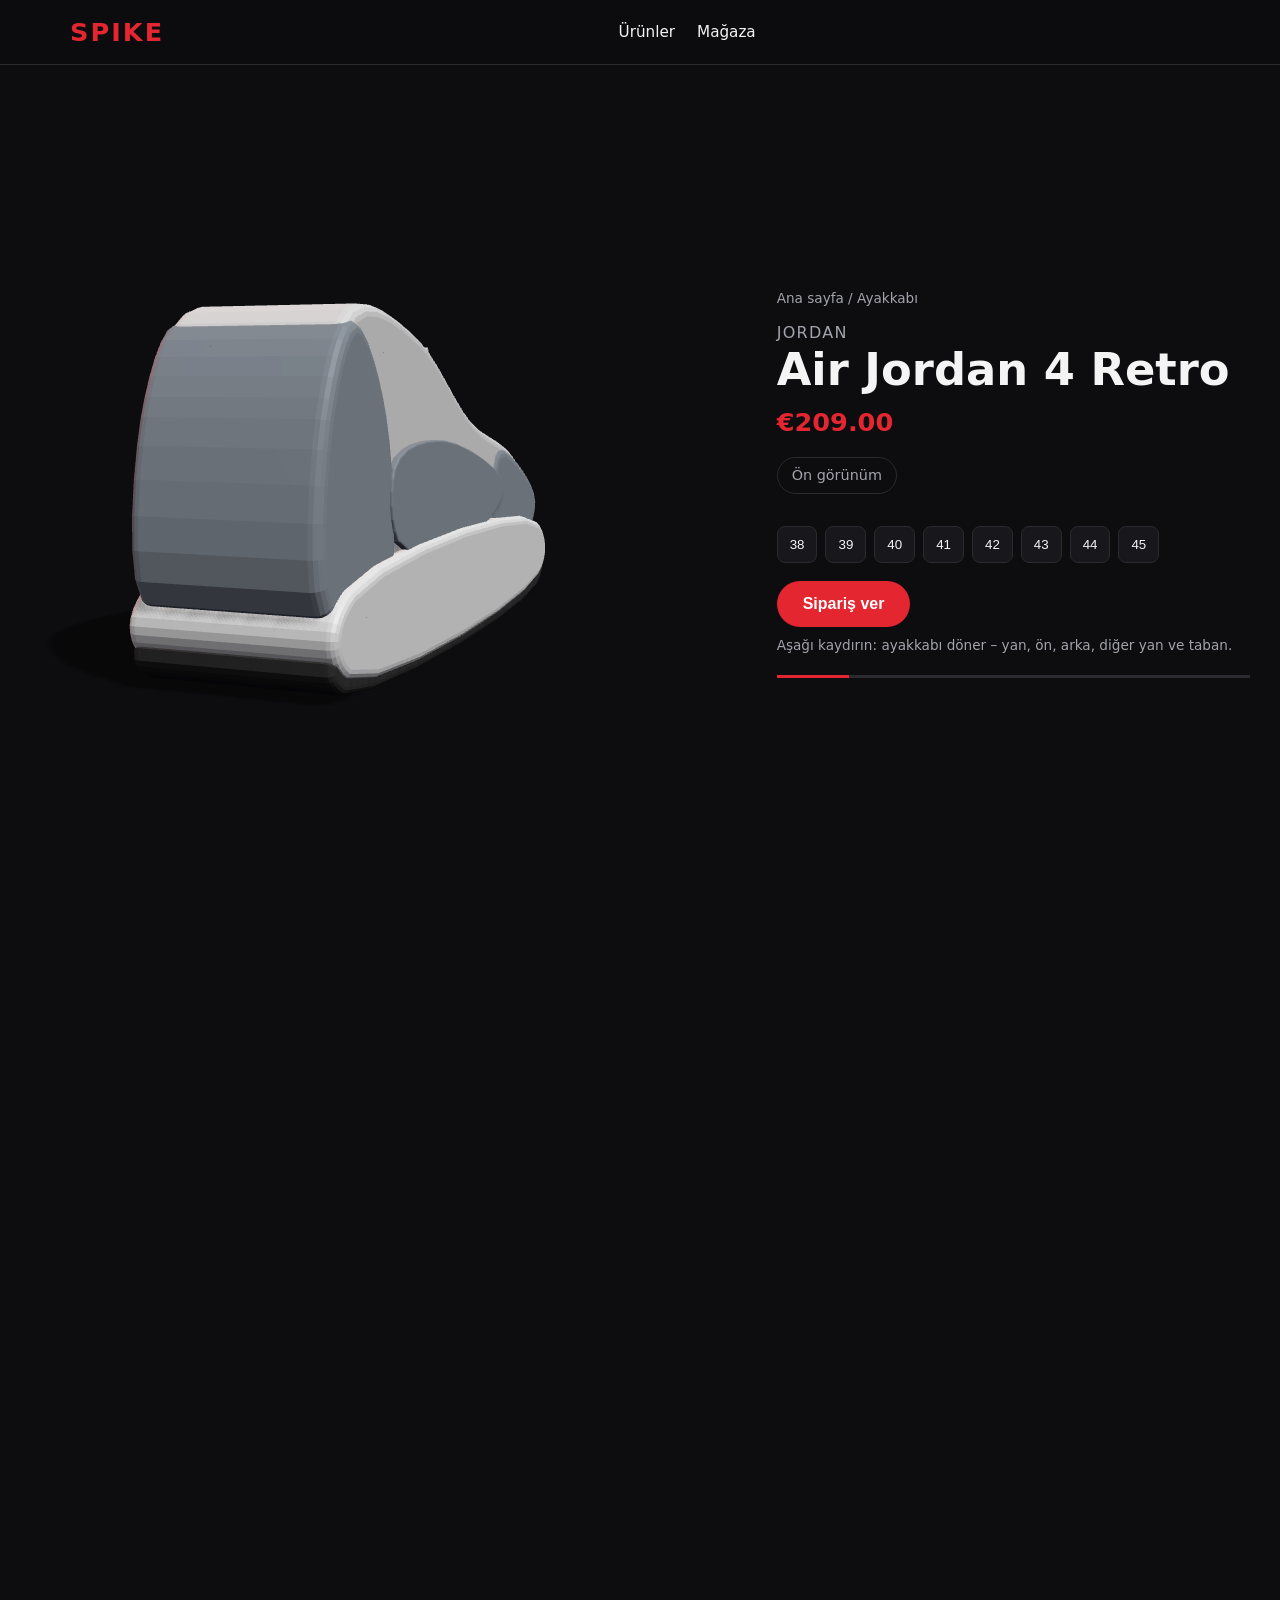
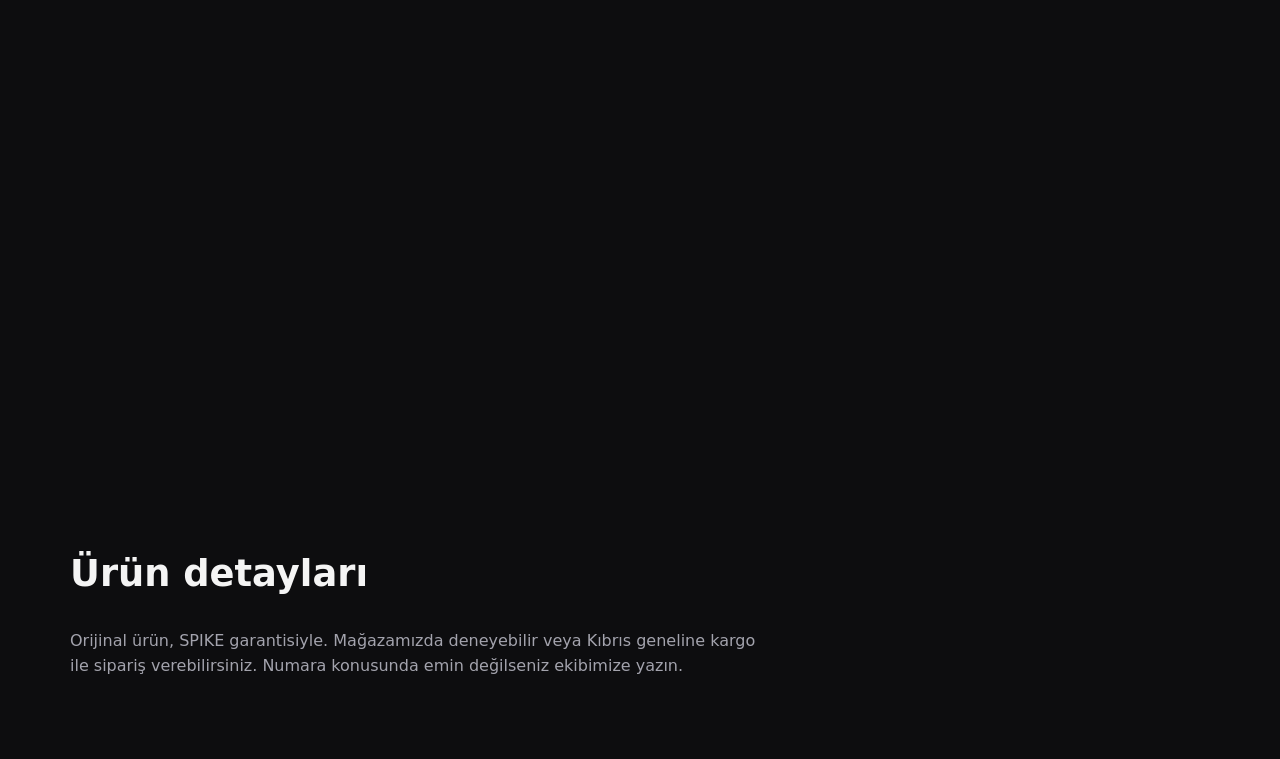
==== spike-site/product.html @ 353c60d3 "Add SPIKE site prototype with 3D product viewer and SEO fixes Static site with procedural Three.js s" ====
<!doctype html>
<html lang="tr">
<head>
<meta charset="utf-8">
<meta name="viewport" content="width=device-width,initial-scale=1">
<title>Ürün | SPIKE Lefkoşa</title>
<meta name="description" content="Orijinal sneaker – 360° inceleyin, numaranızı seçin ve sipariş verin. SPIKE Lefkoşa, 2003'ten beri.">
<link rel="stylesheet" href="css/style.css">
</head>
<body>
<header><div class="wrap">
  <a class="logo" href="index.html">SPIKE</a>
  <nav aria-label="Ana menü"><ul><li><a href="index.html#urunler">Ürünler</a></li><li><a href="index.html#iletisim">Mağaza</a></li></ul></nav>
  <span></span>
</div></header>
<main>
<div class="stage" id="stage">
  <div class="sticky">
    <canvas id="product3d" aria-label="Ürünün 3D modeli; kaydırdıkça döner"></canvas>
    <div class="panel">
      <div class="crumbs"><a href="index.html">Ana sayfa</a> / Ayakkabı</div>
      <div class="brand" id="brand" style="color:var(--muted);text-transform:uppercase;letter-spacing:.08em"></div>
      <h1 id="name"></h1>
      <p class="price" id="price" style="font-size:1.6rem;margin-top:8px"></p>
      <span class="view-label" id="view">Yan görünüm</span>
      <div class="sizes" id="sizes"></div>
      <button class="btn" id="order">Sipariş ver</button>
      <p class="hint">Aşağı kaydırın: ayakkabı döner – yan, ön, arka, diğer yan ve taban.</p>
      <div class="progress"><i id="bar"></i></div>
    </div>
  </div>
</div>
<section><div class="wrap">
  <h2>Ürün detayları</h2>
  <p style="color:var(--muted);max-width:700px">Orijinal ürün, SPIKE garantisiyle. Mağazamızda deneyebilir veya Kıbrıs geneline kargo ile sipariş verebilirsiniz. Numara konusunda emin değilseniz ekibimize yazın.</p>
</div></section>
</main>
<script type="module" src="js/product.js"></script>
</body>
</html>
---- spike-site/css/style.css ----
:root{--bg:#0d0d0f;--fg:#f4f4f4;--muted:#a3a3ad;--red:#e3262f;--card:#18181c;--line:#2a2a30}
*{box-sizing:border-box;margin:0;padding:0}
body{background:var(--bg);color:var(--fg);font-family:system-ui,-apple-system,"Segoe UI",Roboto,sans-serif;line-height:1.6}
a{color:inherit;text-decoration:none}
img{max-width:100%;display:block}
.wrap{max-width:1180px;margin:0 auto;padding:0 20px}
header{position:sticky;top:0;z-index:20;background:rgba(13,13,15,.85);backdrop-filter:blur(10px);border-bottom:1px solid var(--line)}
header .wrap{display:flex;align-items:center;justify-content:space-between;height:64px}
.logo{font-weight:900;font-size:1.6rem;letter-spacing:.08em;color:var(--red)}
nav ul{display:flex;gap:22px;list-style:none;font-size:.95rem}
nav a:hover{color:var(--red)}
.lang{font-size:.85rem;color:var(--muted)}
.hero{position:relative;height:calc(100vh - 64px);min-height:520px;overflow:hidden}
.hero canvas{position:absolute;inset:0;width:100%;height:100%}
.hero .copy{position:relative;z-index:2;max-width:560px;padding-top:12vh}
.hero h1{font-size:clamp(2rem,5vw,3.6rem);line-height:1.08;font-weight:900}
.hero h1 span{color:var(--red)}
.hero p{color:var(--muted);margin:18px 0 28px;font-size:1.1rem}
.btn{display:inline-block;background:var(--red);color:#fff;padding:14px 26px;border-radius:999px;font-weight:700;border:0;cursor:pointer;font-size:1rem}
.btn.ghost{background:transparent;border:1px solid var(--line);margin-left:8px}
section{padding:80px 0}
h2{font-size:clamp(1.6rem,3vw,2.3rem);margin-bottom:24px}
h3{font-size:1.1rem}
.grid{display:grid;gap:18px;grid-template-columns:repeat(auto-fill,minmax(250px,1fr))}
.card{background:var(--card);border:1px solid var(--line);border-radius:16px;overflow:hidden;transition:transform .2s,border-color .2s}
.card:hover{transform:translateY(-4px);border-color:var(--red)}
.card canvas{width:100%;height:220px;display:block;background:radial-gradient(circle at 50% 60%,#26262d,#141417)}
.card .info{padding:14px 16px}
.card .brand{color:var(--muted);font-size:.8rem;text-transform:uppercase;letter-spacing:.08em}
.price{color:var(--red);font-weight:800}
.cats{display:grid;gap:12px;grid-template-columns:repeat(auto-fill,minmax(170px,1fr))}
.cats a{background:var(--card);border:1px solid var(--line);border-radius:12px;padding:22px 16px;font-weight:700}
.cats a small{display:block;color:var(--muted);font-weight:400;margin-top:4px}
.about{display:grid;gap:40px;grid-template-columns:1fr 1fr;align-items:center}
.stats{display:flex;gap:30px;margin-top:20px}
.stats b{display:block;font-size:2rem;color:var(--red)}
details{border-bottom:1px solid var(--line);padding:16px 0}
summary{cursor:pointer;font-weight:700}
details p{color:var(--muted);margin-top:8px}
.contact{display:grid;gap:30px;grid-template-columns:1fr 1.3fr}
.map{min-height:320px;border-radius:16px;border:1px dashed var(--red);display:grid;place-items:center;color:var(--muted);text-align:center;padding:20px}
.todo{background:#3a1d1f;color:#ffb4b4;padding:1px 6px;border-radius:4px;font-size:.85em}
footer{border-top:1px solid var(--line);padding:40px 0;color:var(--muted);font-size:.9rem}
footer .wrap{display:flex;justify-content:space-between;flex-wrap:wrap;gap:20px}
/* Product page */
.stage{height:400vh;position:relative}
.stage .sticky{position:sticky;top:64px;height:calc(100vh - 64px);display:grid;grid-template-columns:1.4fr 1fr;align-items:center}
.stage canvas{width:100%;height:100%}
.panel{padding:30px}
.panel h1{font-size:clamp(1.8rem,3.5vw,2.8rem);line-height:1.1}
.view-label{display:inline-block;margin:14px 0;padding:6px 14px;border:1px solid var(--line);border-radius:999px;color:var(--muted);font-size:.9rem}
.sizes{display:flex;flex-wrap:wrap;gap:8px;margin:18px 0}
.sizes button{background:var(--card);color:var(--fg);border:1px solid var(--line);border-radius:8px;padding:10px 12px;cursor:pointer}
.sizes button.on{border-color:var(--red);color:var(--red)}
.progress{height:3px;background:var(--line);margin-top:18px}
.progress i{display:block;height:100%;background:var(--red);width:0}
.hint{color:var(--muted);font-size:.85rem;margin-top:8px}
.crumbs{color:var(--muted);font-size:.85rem;margin-bottom:10px}
@media (max-width:800px){
  nav ul{display:none}
  .about,.contact{grid-template-columns:1fr}
  .stage .sticky{grid-template-columns:1fr;grid-template-rows:55% 45%}
  .panel{padding:16px}
}
@media (prefers-reduced-motion:reduce){*{transition:none!important}}
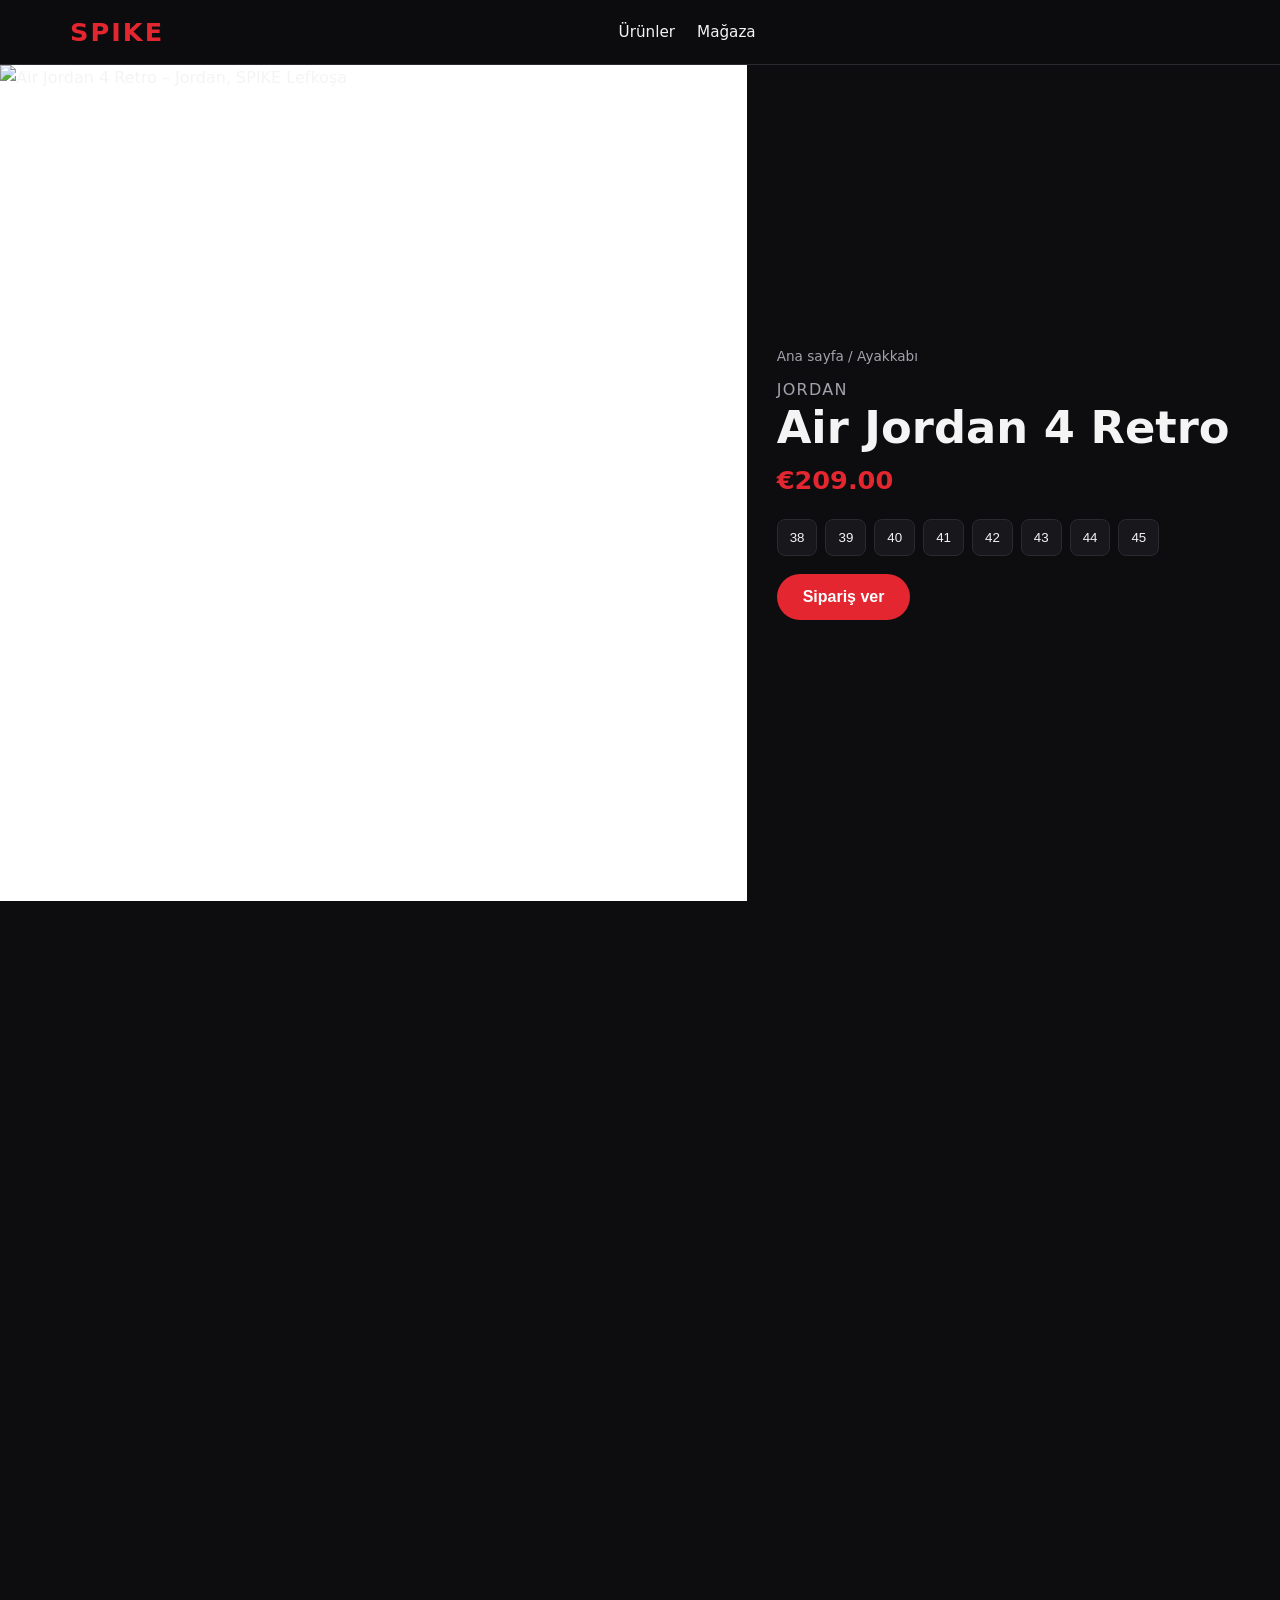
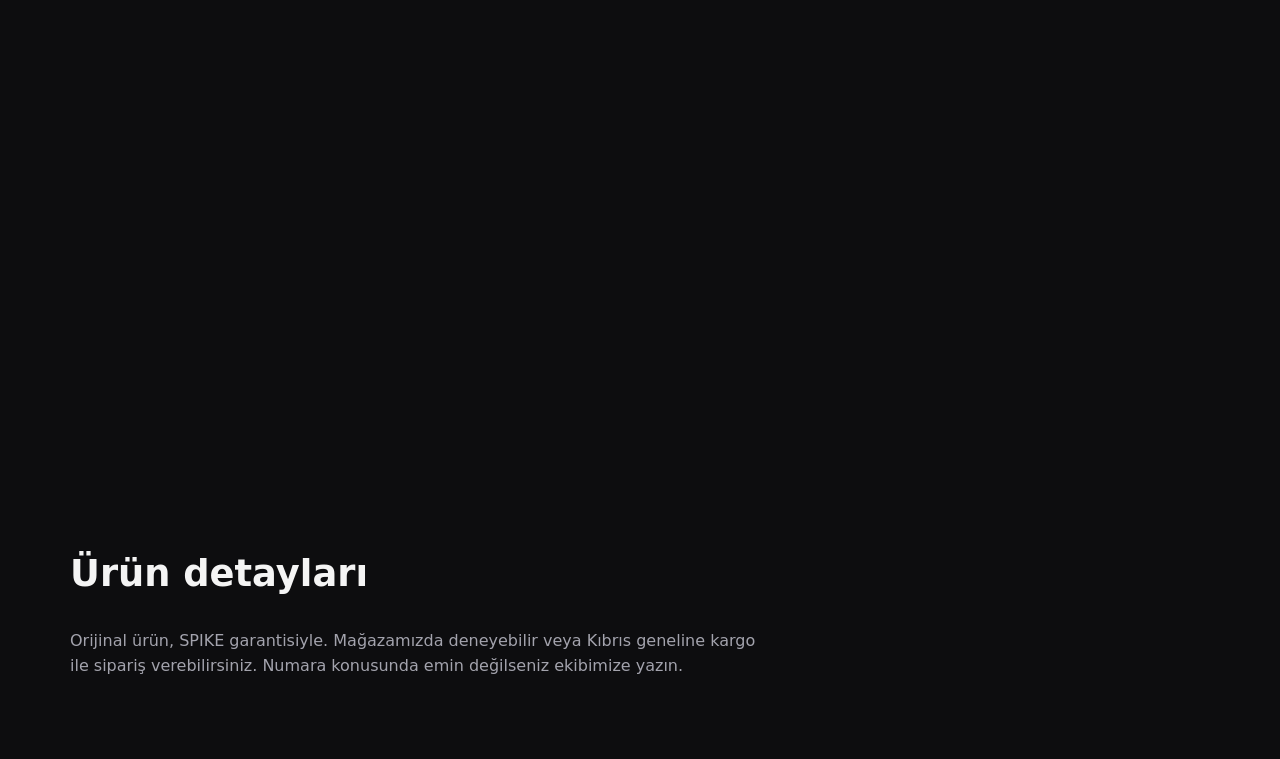
==== commit 0dd6900c: "Use real store product photos on SPIKE prototype Replace procedural 3D shoes with the product images" ====
--- a/spike-site/product.html
+++ b/spike-site/product.html
@@ -16,17 +16,15 @@
 <main>
 <div class="stage" id="stage">
   <div class="sticky">
-    <canvas id="product3d" aria-label="Ürünün 3D modeli; kaydırdıkça döner"></canvas>
+    <div class="photo-wrap"><img id="photo" alt="" width="1024" height="1024"></div>
     <div class="panel">
       <div class="crumbs"><a href="index.html">Ana sayfa</a> / Ayakkabı</div>
       <div class="brand" id="brand" style="color:var(--muted);text-transform:uppercase;letter-spacing:.08em"></div>
       <h1 id="name"></h1>
       <p class="price" id="price" style="font-size:1.6rem;margin-top:8px"></p>
-      <span class="view-label" id="view">Yan görünüm</span>
-      <div class="sizes" id="sizes"></div>
+            <div class="sizes" id="sizes"></div>
       <button class="btn" id="order">Sipariş ver</button>
-      <p class="hint">Aşağı kaydırın: ayakkabı döner – yan, ön, arka, diğer yan ve taban.</p>
-      <div class="progress"><i id="bar"></i></div>
+      
     </div>
   </div>
 </div>
--- a/spike-site/css/style.css
+++ b/spike-site/css/style.css
@@ -24,7 +24,6 @@
 .grid{display:grid;gap:18px;grid-template-columns:repeat(auto-fill,minmax(250px,1fr))}
 .card{background:var(--card);border:1px solid var(--line);border-radius:16px;overflow:hidden;transition:transform .2s,border-color .2s}
 .card:hover{transform:translateY(-4px);border-color:var(--red)}
-.card canvas{width:100%;height:220px;display:block;background:radial-gradient(circle at 50% 60%,#26262d,#141417)}
 .card .info{padding:14px 16px}
 .card .brand{color:var(--muted);font-size:.8rem;text-transform:uppercase;letter-spacing:.08em}
 .price{color:var(--red);font-weight:800}
@@ -63,3 +62,8 @@
   .panel{padding:16px}
 }
 @media (prefers-reduced-motion:reduce){*{transition:none!important}}
+
+.card .ph{background:#fff;aspect-ratio:1/1;display:grid;place-items:center;overflow:hidden}
+.card .ph img{width:100%;height:100%;object-fit:cover}
+.photo-wrap{height:100%;overflow:hidden;display:grid;place-items:center;background:#fff}
+.photo-wrap img{max-width:100%;max-height:100%;object-fit:contain;transition:transform .15s linear}
